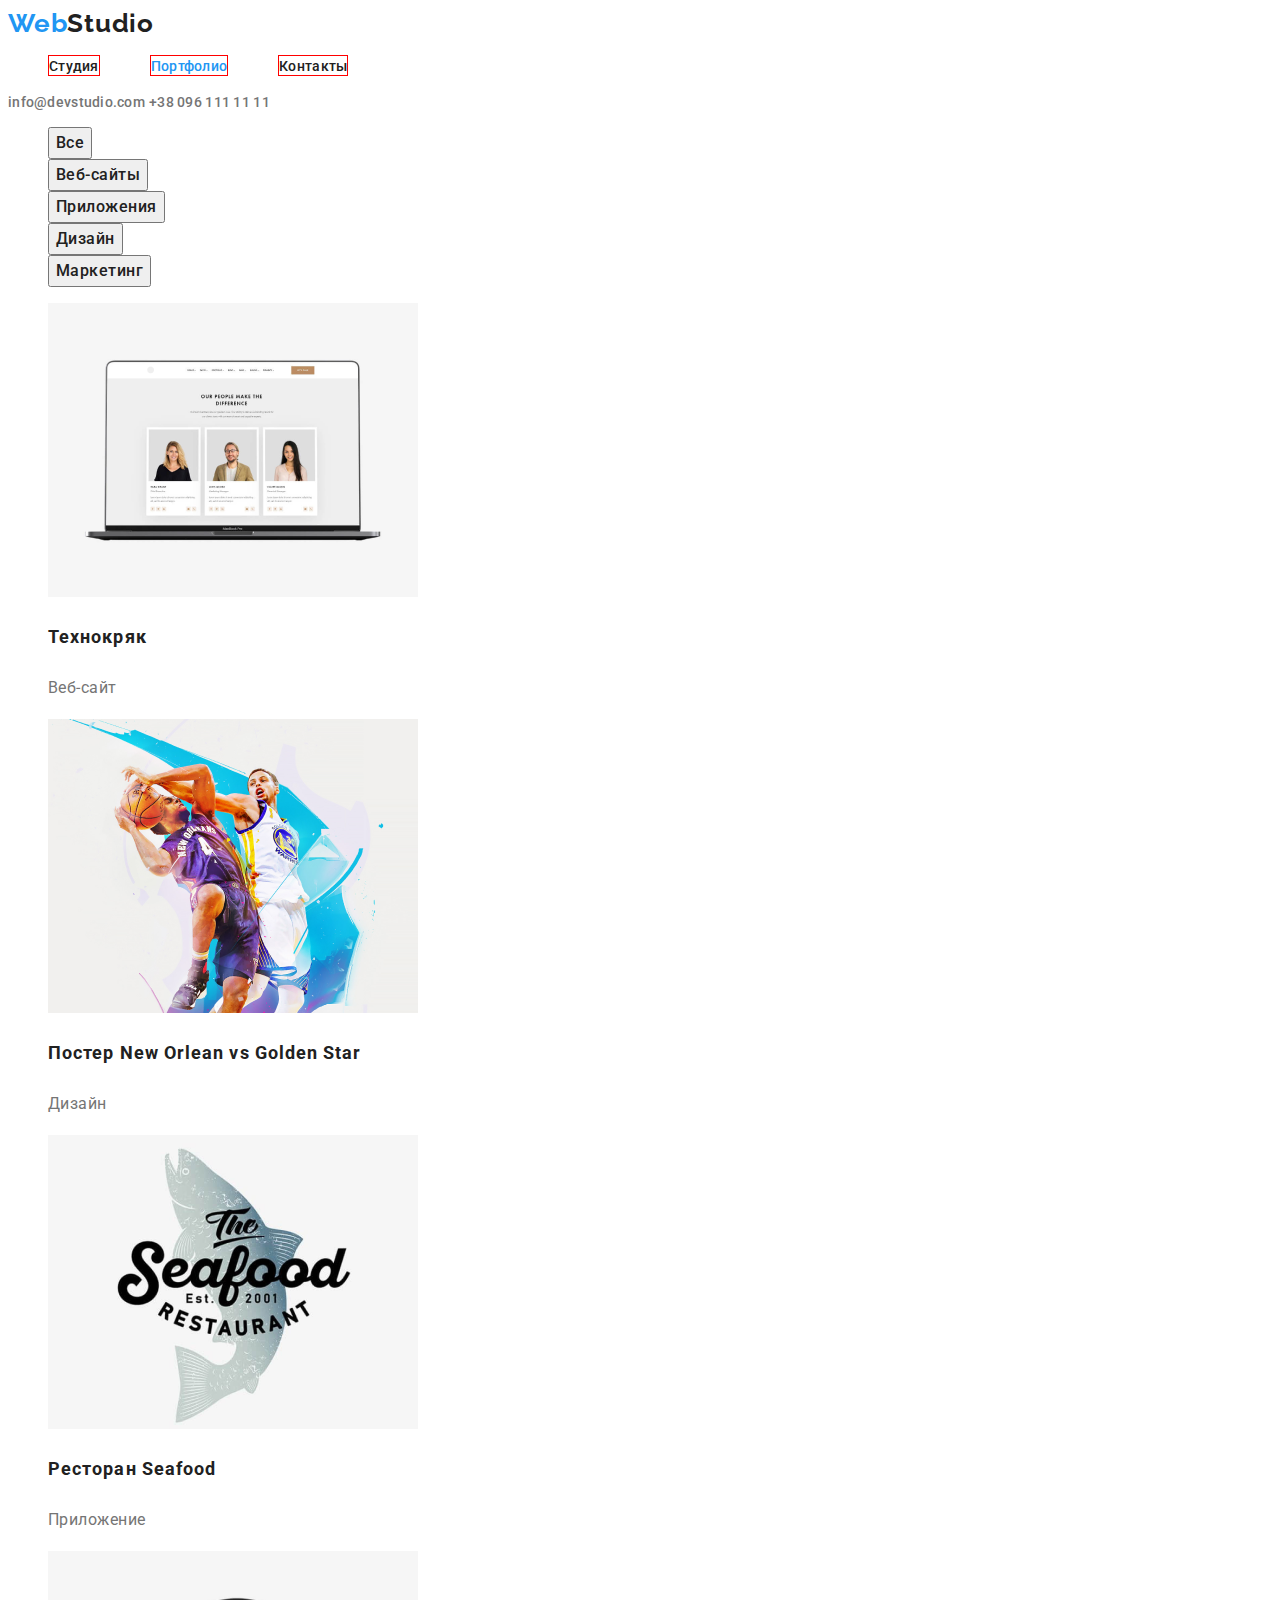
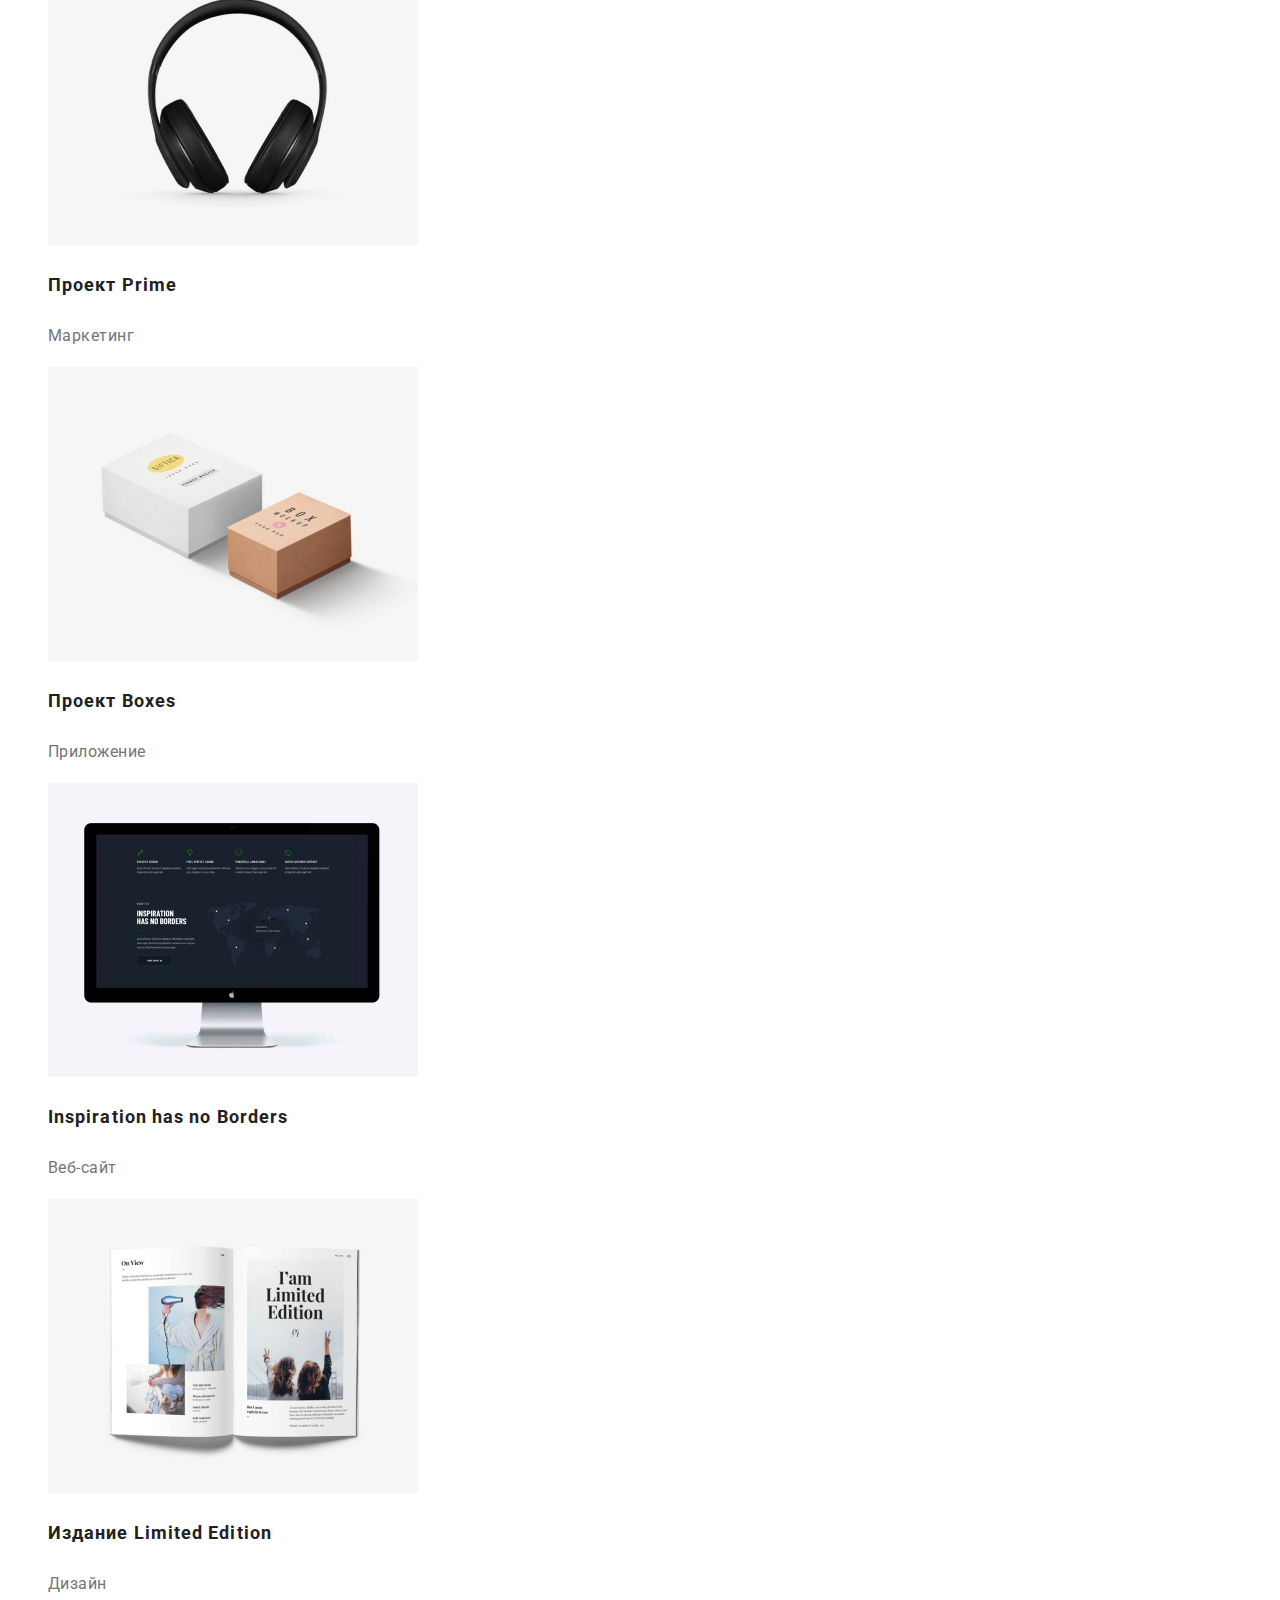
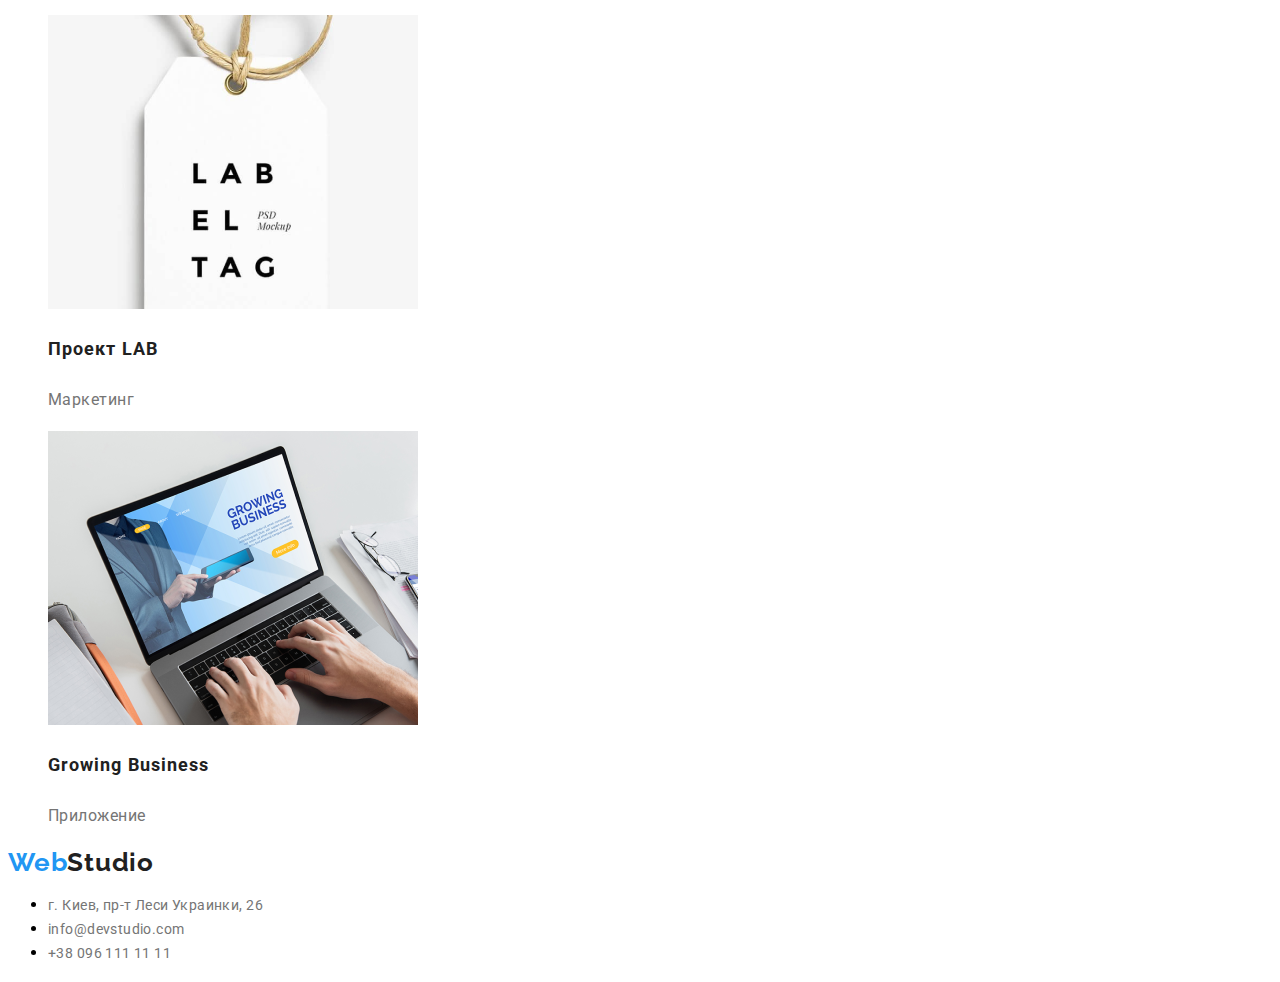
==== portfolio.html @ c698ed9e "д\з №3 начало" ====
<!DOCTYPE html>
<html lang="ru">
<head>
    <meta charset="UTF-8">
    <meta name="viewport" content="width=device-width, initial-scale=1.0">
    <title>Document</title>
    <link rel="preconnect" href="https://fonts.gstatic.com">
    <link href="https://fonts.googleapis.com/css2?family=Raleway:wght@700&family=Roboto:wght@400;500;700;900&display=swap"
        rel="stylesheet">
    <link rel="stylesheet" href="./css/style.css">
</head>
<body>
    
    <header class="header">
        <nav class="navigation">
            <a class="logo" href="#"><span class="logo-item">Web</span>Studio</a>

            <ul class="navigation-list">
                <li class="navigation-list-item">
                    <a class="navigation-list-link" href="index.html">Студия</a>
                </li>
                <li class="navigation-list-item">
                    <a class="navigation-list-link activ" href="portfolio.html">Портфолио</a>
                </li>
                <li class="navigation-list-item">
                    <a class="navigation-list-link" href="#">Кoнтакты</a>
                </li>
            </ul>
        </nav>
        <address class="address">
            <a class="contact-info" href="mailto:info@devstudio.com">info@devstudio.com</a>
            <a class="contact-info" href="tel:+380961111111">+38 096 111 11 11</a>
        </address>
    </header>
    <main>
        <section class="portfolio">
            <ul class="portfolio-list">
                <li class="portfolio-list-item">
                    <button class="portfolio-list-btn" href="#">Все</button>
                </li>
                <li class="portfolio-list-item">
                    <button class="portfolio-list-btn" href="#">Веб-сайты</button>
                </li>
                <li class="portfolio-list-item">
                    <button class="portfolio-list-btn" href="#">Приложения</button>
                </li>
                <li class="portfolio-list-item">
                    <button class="portfolio-list-btn" href="#">Дизайн</button>
                </li>
                <li class="portfolio-list-item">
                    <button class="portfolio-list-btn" href="#">Маркетинг</button>
                </li>
            </ul>
        
            <ul class="example-list">
                <li class="example-item">
                    <a href="#"><img src="images/potfolioimg(1).png" alt="" width="370" height="294"></a>
                    <h3 class="example-title">Технокряк</h3>
                    <p class="example-text">Веб-сайт</p>
                </li>
                <li class="example-item">
                    <a href="#"><img src="images/potfolioimg(2).png" alt="" width="370" height="294"></a>
                    <h3 class="example-title">Постер New Orlean vs Golden Star</h3>
                    <p class="example-text">Дизайн</p>
                </li>
                <li class="example-item">
                    <a href="#"><img src="images/potfolioimg(3).png" alt="" width="370" height="294"></a>
                    <h3 class="example-title">Ресторан Seafood</h3>
                    <p class="example-text">Приложение</p>
                </li>
                <li class="example-item">
                    <a href="#"><img src="images/potfolioimg(4).png" alt="" width="370" height="294"></a>
                    <h3 class="example-title">Проект Prime</h3>
                    <p class="example-text">Маркетинг</p>
                </li>
                <li class="example-item">
                    <a href="#"><img src="images/potfolioimg(5).png" alt="" width="370" height="294"></a>
                    <h3 class="example-title">Проект Boxes</h3>
                    <p class="example-text">Приложение</p>
                </li>
                <li class="example-item">
                    <a href="#"><img src="images/potfolioimg(6).png" alt="" width="370" height="294"></a>
                    <h3 class="example-title">Inspiration has no Borders</h3>
                    <p class="example-text">Веб-сайт</p>
                </li>
                <li class="example-item">
                    <a href="#"><img src="images/potfolioimg(7).png" alt="" width="370" height="294"></a>
                    <h3 class="example-title">Издание Limited Edition</h3>
                    <p class="example-text">Дизайн</p>
                </li>
                <li class="example-item">
                    <a href="#"><img src="images/potfolioimg(8).png" alt="" width="370" height="294"></a>
                    <h3 class="example-title">Проект LAB</h3>
                    <p class="example-text">Маркетинг</p>
                </li>
                <li class="example-item">
                    <a href="#"><img src="images/potfolioimg(9).png" alt="" width="370" height="294"></a>
                    <h3 class="example-title">Growing Business</h3>
                    <p class="example-text">Приложение</p>
                </li>
            </ul>
        </section>
    </main>

    <footer class="footer">
        <a class="logo" href="#"><span class="logo-item">Web</span>Studio</a>
        <ul class="footer-list">
            <li class="footer-list-item">
                <a class="footer-list-link" href="#">г. Киев, пр-т Леси Украинки, 26</a>
            </li>
            <li class="footer-list-item">
                <a class="footer-list-link" href="mailto:info@devstudio.com">info@devstudio.com</a>
            </li>
            <li class="footer-list-item">
                <a class="footer-list-link" href="tel:+380961111111">+38 096 111 11 11</a>
            </li>
        </ul>
    </footer>

</body>
</html>
---- css/style.css ----
:root {
  --accent-color-white: #ffffff;
  --accent-color-black: #212121;
  --accent-color-blue: #2196f3;
  --accent-color-grey: #757575;
}

body {
  font-family: "Roboto", sans-serif;
}

.navigation-list,
.about-list,
.about-title-list,
.command-list,
.portfolio-list,
.example-list {
  list-style-type: none;
}

.address {
  font-style: normal;
}

.navigation-list .activ {
  color: var(--accent-color-blue);
}

.logo {
  font-family: "Raleway", sans-serif;
  font-weight: bold;
  font-size: 26px;
  line-height: 1.192;
  letter-spacing: 0.03em;
  text-decoration: none;
  color: var(--accent-color-black);
}

.logo-item {
  color: var(--accent-color-blue);
}

.navigation-list {
  display: flex;
}

.navigation-list .navigation-list-item {
  border: 1px solid red;
}

.navigation-list .navigation-list-item:not(:last-child) {
  margin-right: 50px;
}

.navigation-list-link {
  font-weight: 500;
  font-size: 14px;
  line-height: 1.142;
  letter-spacing: 0.02em;
  color: var(--accent-color-black);
  text-decoration: none;
}

.navigation-list-link:hover,
.navigation-list-link:focus,
.contact-info:hover,
.contact-info:focus {
  color: var(--accent-color-blue);
}

.contact-info {
  font-weight: 500;
  font-size: 14px;
  line-height: 1.142;
  letter-spacing: 0.02em;
  color: var(--accent-color-grey);
  text-decoration: none;
}

.home-page {
  font-weight: 900;
  font-size: 44px;
  line-height: 1.363;
  text-align: center;
  letter-spacing: 0.06em;
  text-transform: uppercase;
  /* color: var(--accent-color-white); */
}

.button-title {
  font-family: "Roboto", sans-serif;
  font-weight: bold;
  font-size: 16px;
  line-height: 1.875;
  display: flex;
  align-items: center;
  text-align: center;
  letter-spacing: 0.06em;
  color: var(--accent-color-white);
  background: var(--accent-color-blue);
}

.about-list-item-title {
  font-weight: bold;
  font-size: 14px;
  line-height: 1.142;
  letter-spacing: 0.03em;
  text-transform: uppercase;
  color: var(--accent-color-black);
}

.about-list-item-text {
  font-weight: normal;
  font-size: 14px;
  line-height: 1.714;
  letter-spacing: 0.03em;
  color: var(--accent-color-grey);
}

.about-title,
.command-title {
  font-weight: bold;
  font-size: 36px;
  line-height: 1.166;
  text-align: center;
  letter-spacing: 0.03em;
  color: var(--accent-color-black);
}

.command-list-title {
  font-weight: 500;
  font-size: 16px;
  line-height: 1.187;
  text-align: center;
  letter-spacing: 0.03em;
  color: var(--accent-color-black);
}

.command-list-text {
  font-weight: normal;
  font-size: 16px;
  line-height: 1.187;
  text-align: center;
  letter-spacing: 0.03em;
  color: var(--accent-color-grey);
}

.footer-list-link {
  font-weight: normal;
  font-size: 14px;
  line-height: 1.714;
  letter-spacing: 0.03em;
  color: var(--accent-color-grey);
  text-decoration: none;
}

.portfolio-list-btn {
  font-family: "Roboto", sans-serif;
  font-weight: 500;
  font-size: 16px;
  line-height: 1.625;
  text-align: center;
  letter-spacing: 0.03em;
  color: var(--accent-color-black);
  text-decoration: none;
}

.portfolio-list-btn:hover,
.portfolio-list-btn:focus {
  color: var(--accent-color-white);
  background: var(--accent-color-blue);
}

.example-title {
  font-weight: bold;
  font-size: 18px;
  line-height: 2;
  letter-spacing: 0.06em;
  color: var(--accent-color-black);
}

.example-text {
  font-weight: normal;
  font-size: 16px;
  line-height: 1.875;
  letter-spacing: 0.03em;
  color: var(--accent-color-grey);
}
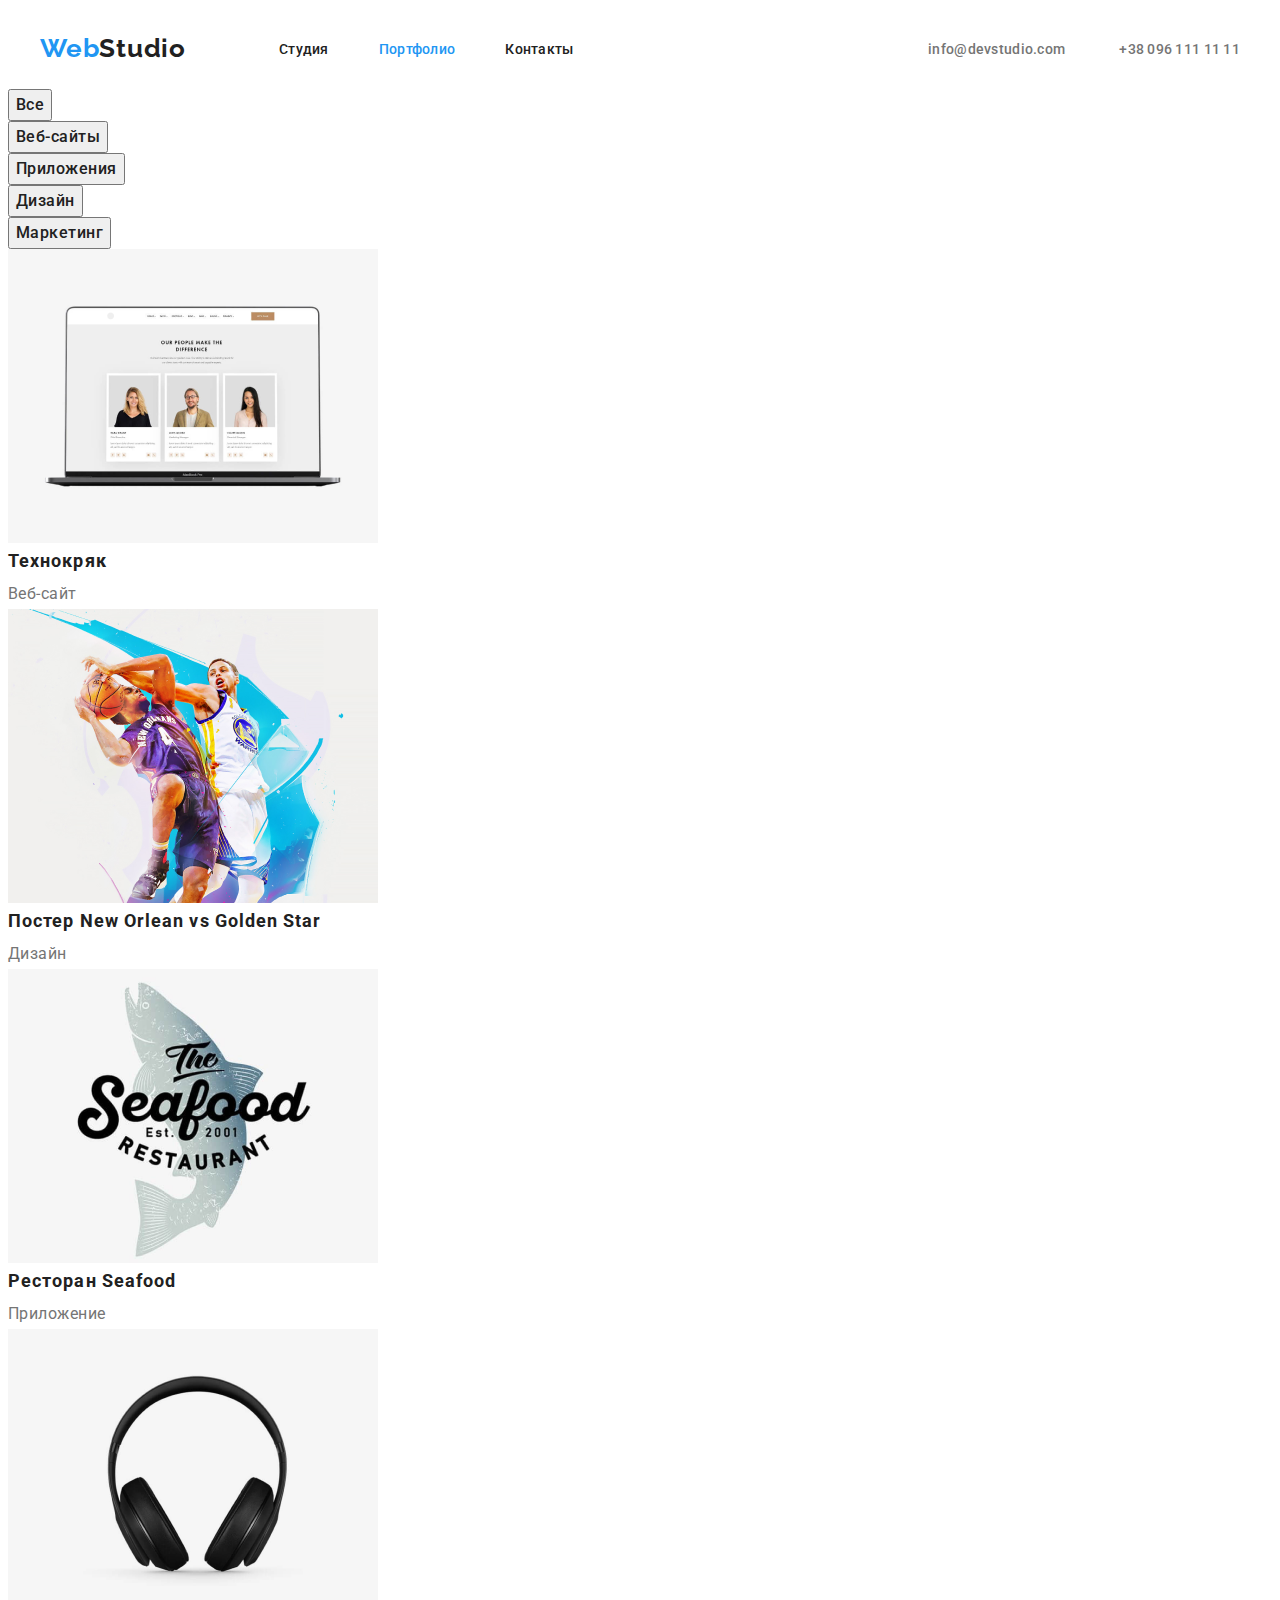
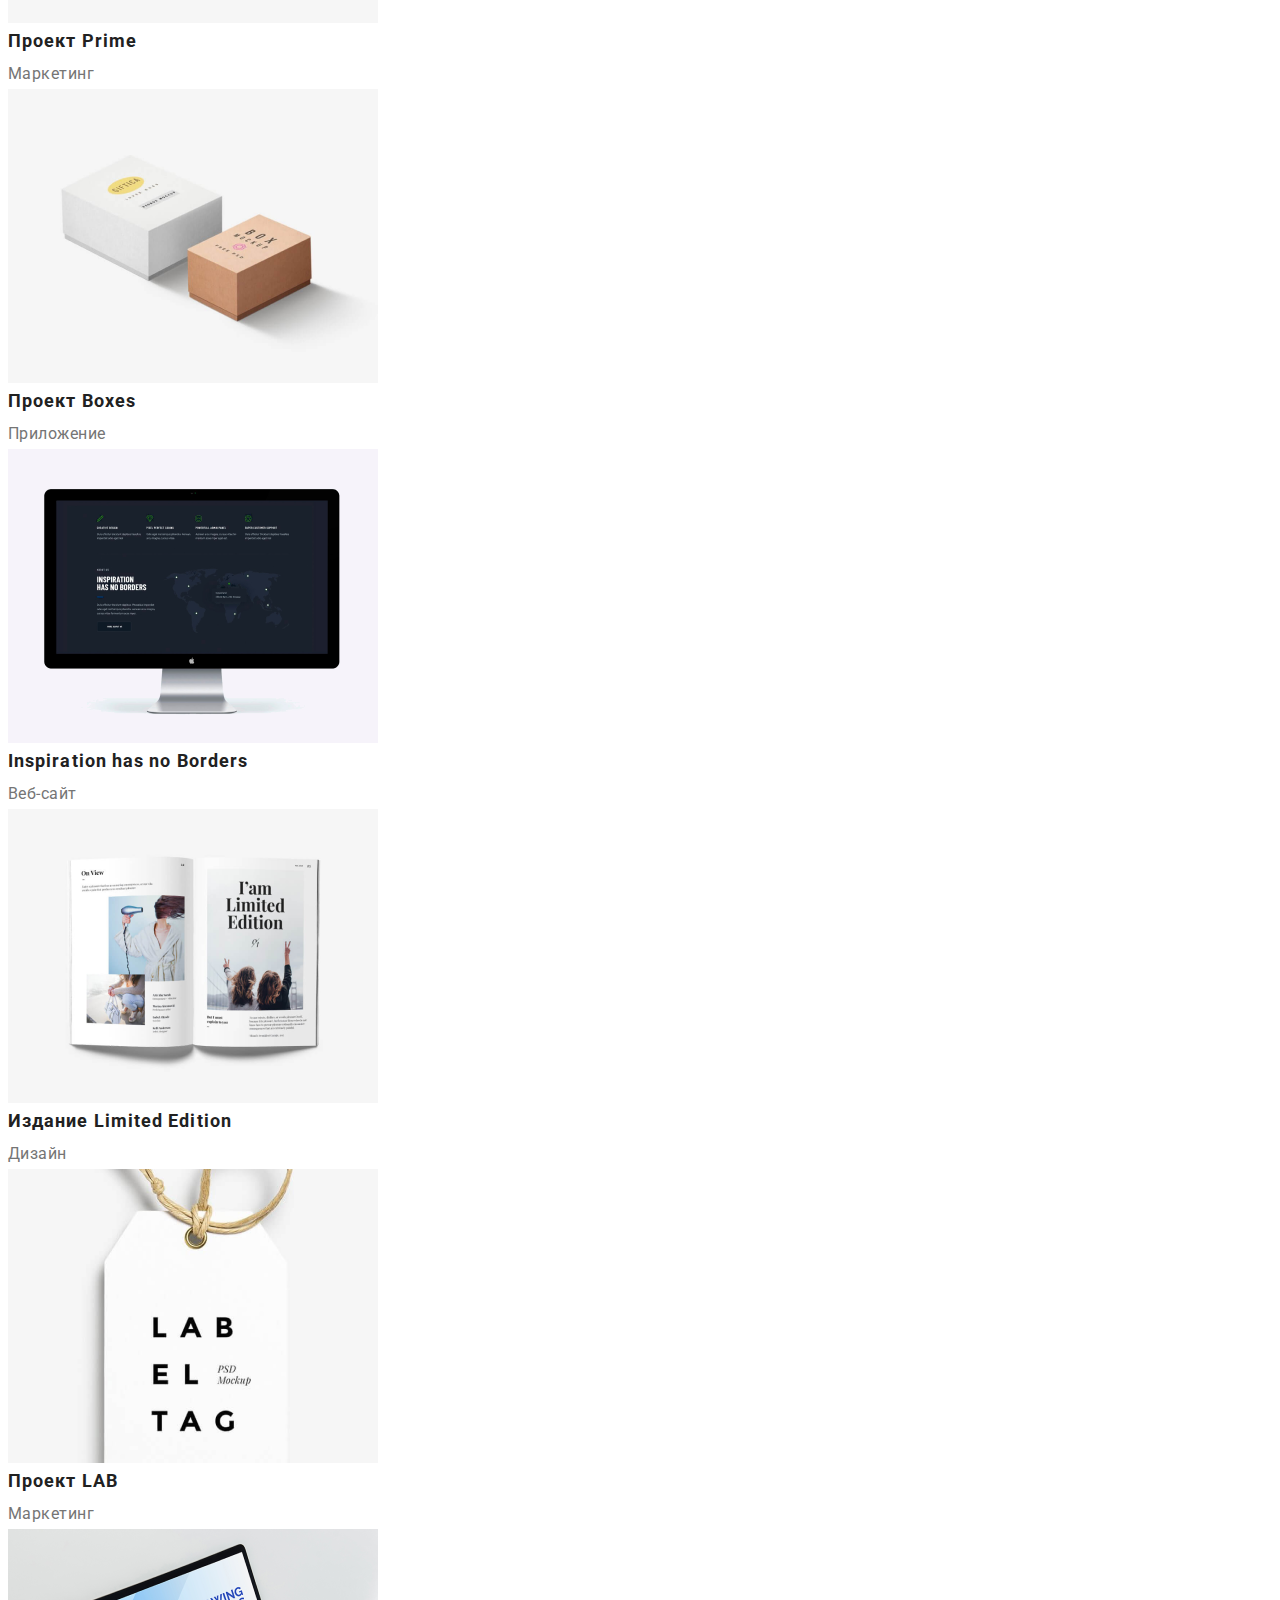
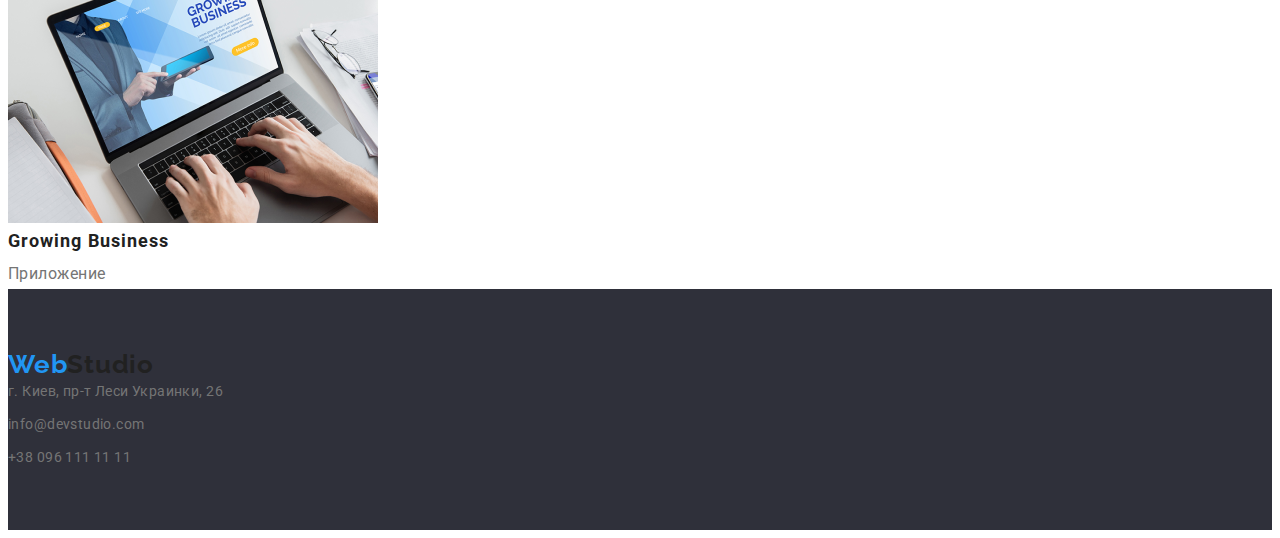
==== commit 056e482a: "Добавление Flexbox" ====
--- a/portfolio.html
+++ b/portfolio.html
@@ -7,34 +7,39 @@
     <link rel="preconnect" href="https://fonts.gstatic.com">
     <link href="https://fonts.googleapis.com/css2?family=Raleway:wght@700&family=Roboto:wght@400;500;700;900&display=swap"
         rel="stylesheet">
+    <link rel="stylesheet" href="https://cdnjs.cloudflare.com/ajax/libs/modern-normalize/1.0.0/modern-normalize.min.css"
+        integrity="sha512-ISS7cAi1PEhQ8jnbJpJZMd29NlhNj4AWYyLOSp2CE/CsHxTCu+r+t0D2yoJudVrd0/8fTVPUVDzY5Tvli75u/g=="
+        crossorigin="anonymous" />
     <link rel="stylesheet" href="./css/style.css">
 </head>
 <body>
-    
     <header class="header">
-        <nav class="navigation">
-            <a class="logo" href="#"><span class="logo-item">Web</span>Studio</a>
+        <div class="container">
+            <nav class="navigation">
+                <a class="logo link" href="./index.html"><span class="logo-item">Web</span>Studio</a>
 
-            <ul class="navigation-list">
-                <li class="navigation-list-item">
-                    <a class="navigation-list-link" href="index.html">Студия</a>
-                </li>
-                <li class="navigation-list-item">
-                    <a class="navigation-list-link activ" href="portfolio.html">Портфолио</a>
-                </li>
-                <li class="navigation-list-item">
-                    <a class="navigation-list-link" href="#">Кoнтакты</a>
-                </li>
-            </ul>
-        </nav>
-        <address class="address">
-            <a class="contact-info" href="mailto:info@devstudio.com">info@devstudio.com</a>
-            <a class="contact-info" href="tel:+380961111111">+38 096 111 11 11</a>
-        </address>
+                <ul class="navigation-list list">
+                    <li class="navigation-list-item ">
+                        <a class="navigation-list-link link" href="index.html">Студия</a>
+                    </li>
+                    <li class="navigation-list-item">
+                        <a class="navigation-list-link activ link" href="portfolio.html">Портфолио</a>
+                    </li>
+                    <li class="navigation-list-item">
+                        <a class="navigation-list-link link" href="#">Кoнтакты</a>
+                    </li>
+                </ul>
+            </nav>
+            <address class="address">
+                <a class="contact-info link" href="mailto:info@devstudio.com">info@devstudio.com</a>
+                <a class="contact-info link" href="tel:+380961111111">+38 096 111 11 11</a>
+            </address>
+        </div>
     </header>
+
     <main>
         <section class="portfolio">
-            <ul class="portfolio-list">
+            <ul class="portfolio-list list">
                 <li class="portfolio-list-item">
                     <button class="portfolio-list-btn" href="#">Все</button>
                 </li>
@@ -52,49 +57,49 @@
                 </li>
             </ul>
         
-            <ul class="example-list">
+            <ul class="example-list list">
                 <li class="example-item">
-                    <a href="#"><img src="images/potfolioimg(1).png" alt="" width="370" height="294"></a>
+                    <a class="link" href="#"><img src="images/potfolioimg(1).png" alt="" width="370" height="294"></a>
                     <h3 class="example-title">Технокряк</h3>
                     <p class="example-text">Веб-сайт</p>
                 </li>
                 <li class="example-item">
-                    <a href="#"><img src="images/potfolioimg(2).png" alt="" width="370" height="294"></a>
+                    <a class="link" href="#"><img src="images/potfolioimg(2).png" alt="" width="370" height="294"></a>
                     <h3 class="example-title">Постер New Orlean vs Golden Star</h3>
                     <p class="example-text">Дизайн</p>
                 </li>
                 <li class="example-item">
-                    <a href="#"><img src="images/potfolioimg(3).png" alt="" width="370" height="294"></a>
+                    <a class="link" href="#"><img src="images/potfolioimg(3).png" alt="" width="370" height="294"></a>
                     <h3 class="example-title">Ресторан Seafood</h3>
                     <p class="example-text">Приложение</p>
                 </li>
                 <li class="example-item">
-                    <a href="#"><img src="images/potfolioimg(4).png" alt="" width="370" height="294"></a>
+                    <a class="link" href="#"><img src="images/potfolioimg(4).png" alt="" width="370" height="294"></a>
                     <h3 class="example-title">Проект Prime</h3>
                     <p class="example-text">Маркетинг</p>
                 </li>
                 <li class="example-item">
-                    <a href="#"><img src="images/potfolioimg(5).png" alt="" width="370" height="294"></a>
+                    <a class="link" href="#"><img src="images/potfolioimg(5).png" alt="" width="370" height="294"></a>
                     <h3 class="example-title">Проект Boxes</h3>
                     <p class="example-text">Приложение</p>
                 </li>
                 <li class="example-item">
-                    <a href="#"><img src="images/potfolioimg(6).png" alt="" width="370" height="294"></a>
+                    <a class="link" href="#"><img src="images/potfolioimg(6).png" alt="" width="370" height="294"></a>
                     <h3 class="example-title">Inspiration has no Borders</h3>
                     <p class="example-text">Веб-сайт</p>
                 </li>
                 <li class="example-item">
-                    <a href="#"><img src="images/potfolioimg(7).png" alt="" width="370" height="294"></a>
+                    <a class="link" href="#"><img src="images/potfolioimg(7).png" alt="" width="370" height="294"></a>
                     <h3 class="example-title">Издание Limited Edition</h3>
                     <p class="example-text">Дизайн</p>
                 </li>
                 <li class="example-item">
-                    <a href="#"><img src="images/potfolioimg(8).png" alt="" width="370" height="294"></a>
+                    <a class="link" href="#"><img src="images/potfolioimg(8).png" alt="" width="370" height="294"></a>
                     <h3 class="example-title">Проект LAB</h3>
                     <p class="example-text">Маркетинг</p>
                 </li>
                 <li class="example-item">
-                    <a href="#"><img src="images/potfolioimg(9).png" alt="" width="370" height="294"></a>
+                    <a class="link" href="#"><img src="images/potfolioimg(9).png" alt="" width="370" height="294"></a>
                     <h3 class="example-title">Growing Business</h3>
                     <p class="example-text">Приложение</p>
                 </li>
@@ -103,16 +108,16 @@
     </main>
 
     <footer class="footer">
-        <a class="logo" href="#"><span class="logo-item">Web</span>Studio</a>
-        <ul class="footer-list">
+        <a class="logo link" href="./index.html"><span class="logo-item">Web</span>Studio</a>
+        <ul class="footer-list list">
             <li class="footer-list-item">
-                <a class="footer-list-link" href="#">г. Киев, пр-т Леси Украинки, 26</a>
+                <a class="footer-list-link link" href="#">г. Киев, пр-т Леси Украинки, 26</a>
             </li>
             <li class="footer-list-item">
-                <a class="footer-list-link" href="mailto:info@devstudio.com">info@devstudio.com</a>
+                <a class="footer-list-link link" href="mailto:info@devstudio.com">info@devstudio.com</a>
             </li>
             <li class="footer-list-item">
-                <a class="footer-list-link" href="tel:+380961111111">+38 096 111 11 11</a>
+                <a class="footer-list-link link" href="tel:+380961111111">+38 096 111 11 11</a>
             </li>
         </ul>
     </footer>
--- a/css/style.css
+++ b/css/style.css
@@ -1,4 +1,7 @@
 :root {
+  --main-font: "Roboto", sans-serif;
+  --secondary-font: "Raleway", sans-serif;
+
   --accent-color-white: #ffffff;
   --accent-color-black: #212121;
   --accent-color-blue: #2196f3;
@@ -6,59 +9,108 @@
 }
 
 body {
-  font-family: "Roboto", sans-serif;
-}
-
-.navigation-list,
-.about-list,
-.about-title-list,
-.command-list,
-.portfolio-list,
-.example-list {
-  list-style-type: none;
+  font-family: var(--main-font);
 }
 
 .address {
   font-style: normal;
 }
 
+.list {
+  list-style: none;
+}
+
+.link {
+  text-decoration: none;
+}
+
+h1,
+h2,
+h3,
+h4,
+h5,
+h6 {
+  margin: 0;
+}
+
+ul,
+ol {
+  margin: 0;
+  padding: 0;
+}
+
+p {
+  margin: 0;
+}
+
+img {
+  display: block;
+}
+
+.container {
+  width: 1200px;
+  padding: 0 15px;
+  margin: 0 auto;
+}
+
+/* ============== HEADER  ========================== */
+.header {
+  padding-top: 25px;
+  padding-bottom: 25px;
+}
+.header .container {
+  display: flex;
+  align-items: center;
+}
+
+.navigation {
+  display: flex;
+  align-items: center;
+}
+
+.navigation-list {
+  display: flex;
+}
+
+.header .logo {
+  margin-right: 93px;
+}
+
+.header .address {
+  margin-left: auto;
+}
+
+.contact-info:not(:first-child) {
+  margin-left: 50px;
+}
+
+.logo {
+  font-family: var(--secondary-font);
+  font-weight: bold;
+  font-size: 26px;
+  line-height: 1.192;
+  letter-spacing: 0.03em;
+  color: var(--accent-color-black);
+}
+
+.logo-item {
+  color: var(--accent-color-blue);
+}
+
+.navigation-list-item:not(:last-child) {
+  margin-right: 50px;
+}
+
+.navigation-list-link {
+  font-weight: 500;
+  font-size: 14px;
+  line-height: 1.142;
+  letter-spacing: 0.02em;
+  color: var(--accent-color-black);
+}
+
 .navigation-list .activ {
   color: var(--accent-color-blue);
-}
-
-.logo {
-  font-family: "Raleway", sans-serif;
-  font-weight: bold;
-  font-size: 26px;
-  line-height: 1.192;
-  letter-spacing: 0.03em;
-  text-decoration: none;
-  color: var(--accent-color-black);
-}
-
-.logo-item {
-  color: var(--accent-color-blue);
-}
-
-.navigation-list {
-  display: flex;
-}
-
-.navigation-list .navigation-list-item {
-  border: 1px solid red;
-}
-
-.navigation-list .navigation-list-item:not(:last-child) {
-  margin-right: 50px;
-}
-
-.navigation-list-link {
-  font-weight: 500;
-  font-size: 14px;
-  line-height: 1.142;
-  letter-spacing: 0.02em;
-  color: var(--accent-color-black);
-  text-decoration: none;
 }
 
 .navigation-list-link:hover,
@@ -74,7 +126,17 @@
   line-height: 1.142;
   letter-spacing: 0.02em;
   color: var(--accent-color-grey);
-  text-decoration: none;
+}
+
+/* ========== HERO  ============= */
+
+.title-page {
+  background-color: #2f303a;
+  padding-top: 220px;
+  padding-bottom: 280px;
+  display: flex;
+  align-items: center;
+  flex-direction: column;
 }
 
 .home-page {
@@ -84,7 +146,9 @@
   text-align: center;
   letter-spacing: 0.06em;
   text-transform: uppercase;
-  /* color: var(--accent-color-white); */
+  color: var(--accent-color-white);
+  margin-bottom: 30px;
+  width: 700px;
 }
 
 .button-title {
@@ -92,12 +156,36 @@
   font-weight: bold;
   font-size: 16px;
   line-height: 1.875;
-  display: flex;
-  align-items: center;
-  text-align: center;
   letter-spacing: 0.06em;
   color: var(--accent-color-white);
   background: var(--accent-color-blue);
+  min-width: 200px;
+  height: 50px;
+  border-radius: 4px;
+  box-shadow: 0px 4px 4px rgba(0, 0, 0, 0.15);
+  cursor: pointer;
+  padding: 10px 32px;
+}
+
+/* =========== ABOUT =================== */
+.about .container {
+  display: flex;
+  flex-direction: column;
+}
+
+.about-list {
+  display: flex;
+  align-items: center;
+  padding-top: 94px;
+  margin-bottom: 94px;
+}
+
+.about .about-title {
+  margin-bottom: 50px;
+}
+
+.about-list-item:not(:last-child) {
+  margin-right: 30px;
 }
 
 .about-list-item-title {
@@ -107,6 +195,7 @@
   letter-spacing: 0.03em;
   text-transform: uppercase;
   color: var(--accent-color-black);
+  padding-bottom: 10px;
 }
 
 .about-list-item-text {
@@ -115,6 +204,7 @@
   line-height: 1.714;
   letter-spacing: 0.03em;
   color: var(--accent-color-grey);
+  width: 260px;
 }
 
 .about-title,
@@ -127,6 +217,37 @@
   color: var(--accent-color-black);
 }
 
+.about-title-list-item:not(:last-child) {
+  margin-right: 30px;
+}
+
+.about-title-list {
+  display: flex;
+  padding-bottom: 94px;
+}
+
+/* ===================== COMMAND ================== */
+.command {
+  display: flex;
+  align-items: center;
+  flex-direction: column;
+  background: #f5f4fa;
+  padding-top: 94px;
+}
+
+.command-list {
+  display: flex;
+  padding-bottom: 94px;
+}
+
+.command-list-item:not(:last-child) {
+  margin-right: 30px;
+}
+
+.command-title {
+  margin-bottom: 50px;
+}
+
 .command-list-title {
   font-weight: 500;
   font-size: 16px;
@@ -136,6 +257,17 @@
   color: var(--accent-color-black);
 }
 
+.command-list-item {
+  box-shadow: 0px 1px 3px rgba(0, 0, 0, 0.12), 0px 1px 1px rgba(0, 0, 0, 0.14),
+    0px 2px 1px rgba(0, 0, 0, 0.2);
+  border-radius: 0px 0px 4px 4px;
+  background-color: var(--accent-color-white);
+}
+.command-list-title {
+  padding-top: 30px;
+  margin-bottom: 10px;
+}
+
 .command-list-text {
   font-weight: normal;
   font-size: 16px;
@@ -143,6 +275,13 @@
   text-align: center;
   letter-spacing: 0.03em;
   color: var(--accent-color-grey);
+  padding-bottom: 30px;
+}
+/* ====================== FOOTER ============== */
+
+.footer {
+  background-color: #2f303a;
+  padding: 60px 0;
 }
 
 .footer-list-link {
@@ -151,8 +290,17 @@
   line-height: 1.714;
   letter-spacing: 0.03em;
   color: var(--accent-color-grey);
-  text-decoration: none;
-}
+}
+
+.footer-list-item:not(:last-child) {
+  padding-bottom: 9px;
+}
+
+.logo-item-white {
+  color: var(--accent-color-white);
+}
+
+/* =============== PORTFOLIO====================== */
 
 .portfolio-list-btn {
   font-family: "Roboto", sans-serif;
@@ -162,13 +310,12 @@
   text-align: center;
   letter-spacing: 0.03em;
   color: var(--accent-color-black);
-  text-decoration: none;
 }
 
 .portfolio-list-btn:hover,
 .portfolio-list-btn:focus {
   color: var(--accent-color-white);
-  background: var(--accent-color-blue);
+  background-color: var(--accent-color-blue);
 }
 
 .example-title {
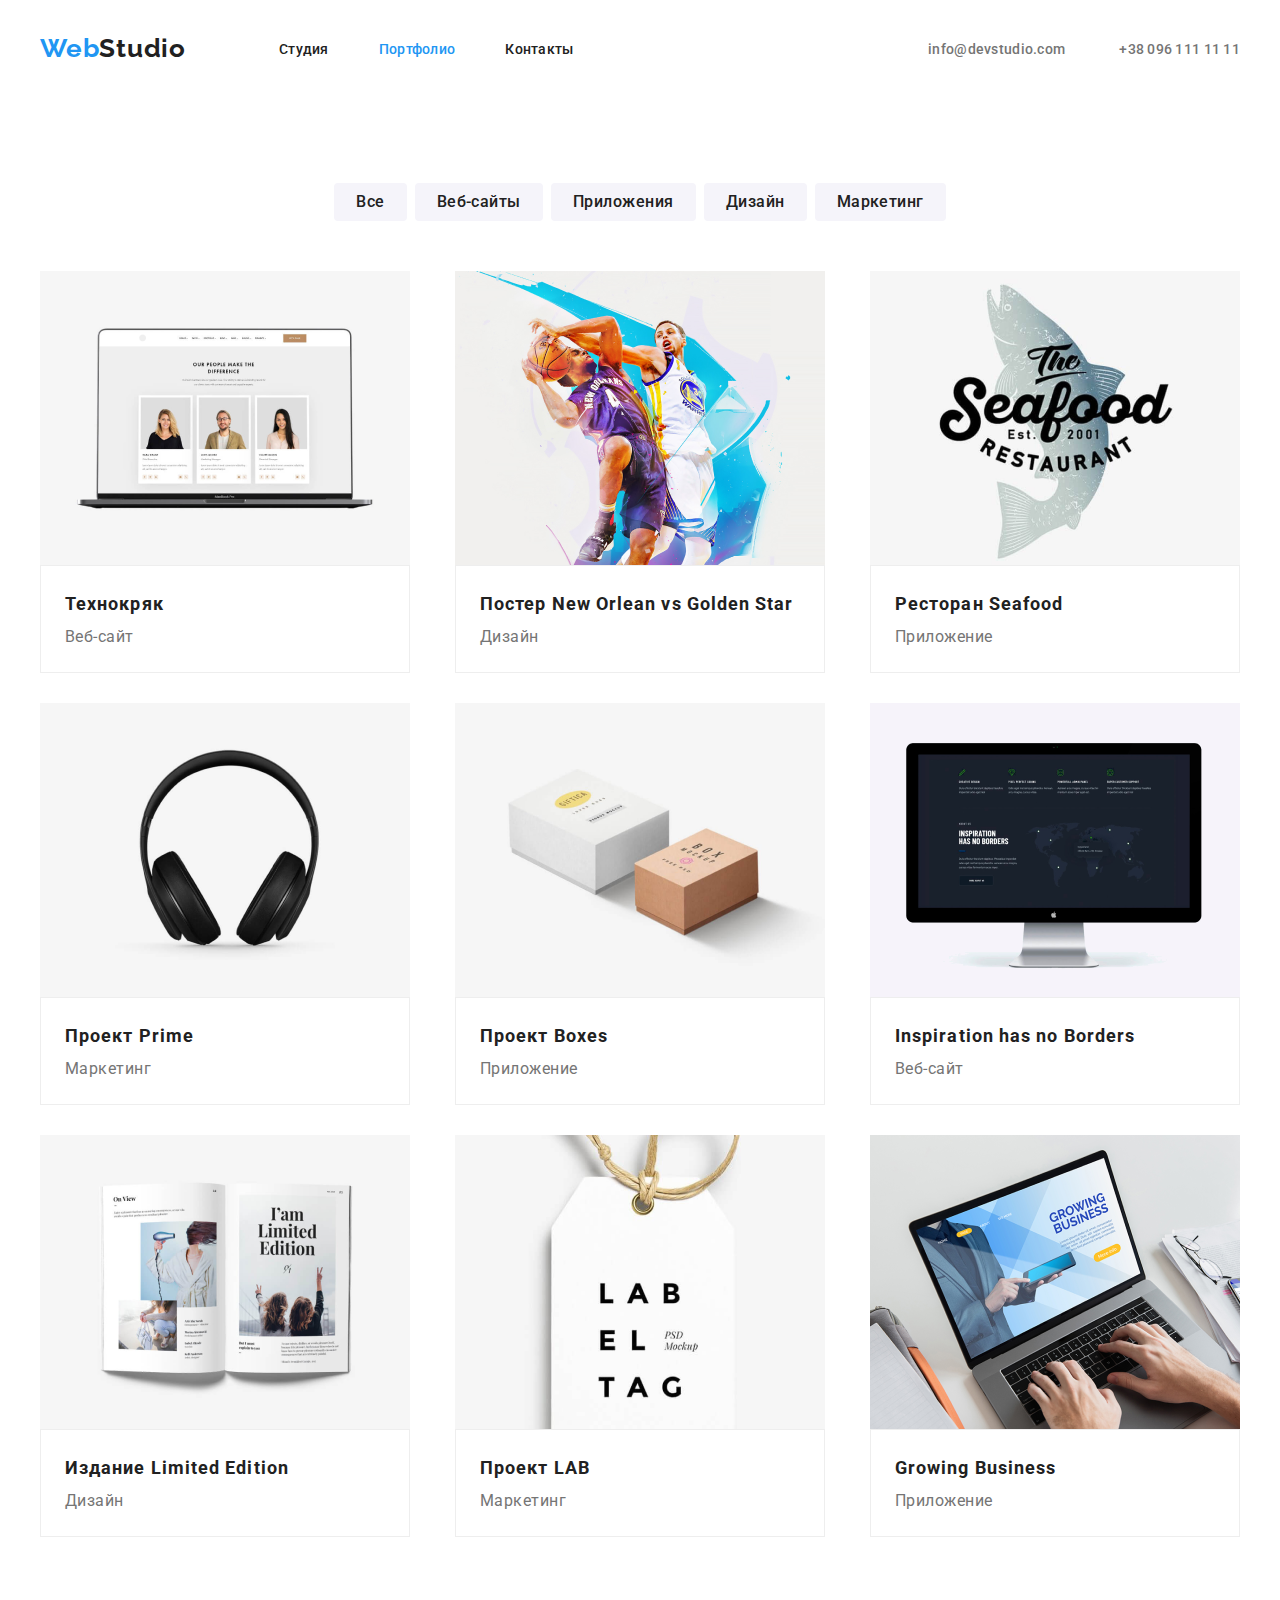
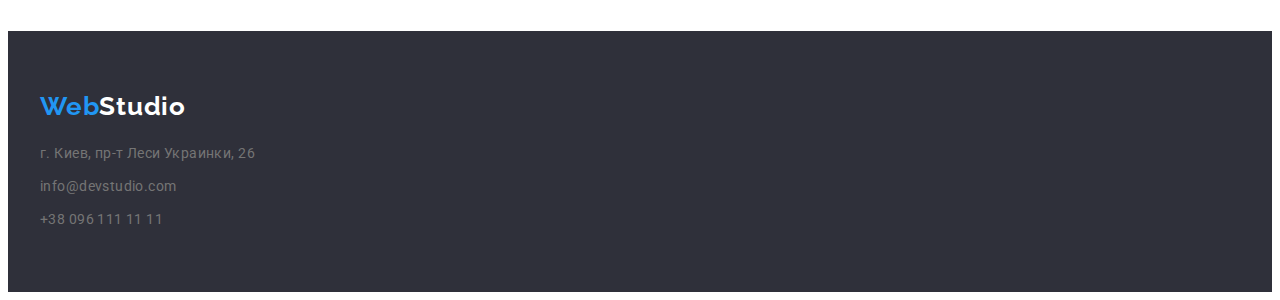
==== commit 78738ea0: "portfolio Flex" ====
--- a/portfolio.html
+++ b/portfolio.html
@@ -38,88 +38,121 @@
     </header>
 
     <main>
-        <section class="portfolio">
-            <ul class="portfolio-list list">
-                <li class="portfolio-list-item">
-                    <button class="portfolio-list-btn" href="#">Все</button>
-                </li>
-                <li class="portfolio-list-item">
-                    <button class="portfolio-list-btn" href="#">Веб-сайты</button>
-                </li>
-                <li class="portfolio-list-item">
-                    <button class="portfolio-list-btn" href="#">Приложения</button>
-                </li>
-                <li class="portfolio-list-item">
-                    <button class="portfolio-list-btn" href="#">Дизайн</button>
-                </li>
-                <li class="portfolio-list-item">
-                    <button class="portfolio-list-btn" href="#">Маркетинг</button>
-                </li>
-            </ul>
-        
-            <ul class="example-list list">
-                <li class="example-item">
-                    <a class="link" href="#"><img src="images/potfolioimg(1).png" alt="" width="370" height="294"></a>
-                    <h3 class="example-title">Технокряк</h3>
-                    <p class="example-text">Веб-сайт</p>
-                </li>
-                <li class="example-item">
-                    <a class="link" href="#"><img src="images/potfolioimg(2).png" alt="" width="370" height="294"></a>
-                    <h3 class="example-title">Постер New Orlean vs Golden Star</h3>
-                    <p class="example-text">Дизайн</p>
-                </li>
-                <li class="example-item">
-                    <a class="link" href="#"><img src="images/potfolioimg(3).png" alt="" width="370" height="294"></a>
-                    <h3 class="example-title">Ресторан Seafood</h3>
-                    <p class="example-text">Приложение</p>
-                </li>
-                <li class="example-item">
-                    <a class="link" href="#"><img src="images/potfolioimg(4).png" alt="" width="370" height="294"></a>
-                    <h3 class="example-title">Проект Prime</h3>
-                    <p class="example-text">Маркетинг</p>
-                </li>
-                <li class="example-item">
-                    <a class="link" href="#"><img src="images/potfolioimg(5).png" alt="" width="370" height="294"></a>
-                    <h3 class="example-title">Проект Boxes</h3>
-                    <p class="example-text">Приложение</p>
-                </li>
-                <li class="example-item">
-                    <a class="link" href="#"><img src="images/potfolioimg(6).png" alt="" width="370" height="294"></a>
-                    <h3 class="example-title">Inspiration has no Borders</h3>
-                    <p class="example-text">Веб-сайт</p>
-                </li>
-                <li class="example-item">
-                    <a class="link" href="#"><img src="images/potfolioimg(7).png" alt="" width="370" height="294"></a>
-                    <h3 class="example-title">Издание Limited Edition</h3>
-                    <p class="example-text">Дизайн</p>
-                </li>
-                <li class="example-item">
-                    <a class="link" href="#"><img src="images/potfolioimg(8).png" alt="" width="370" height="294"></a>
-                    <h3 class="example-title">Проект LAB</h3>
-                    <p class="example-text">Маркетинг</p>
-                </li>
-                <li class="example-item">
-                    <a class="link" href="#"><img src="images/potfolioimg(9).png" alt="" width="370" height="294"></a>
-                    <h3 class="example-title">Growing Business</h3>
-                    <p class="example-text">Приложение</p>
-                </li>
-            </ul>
+        <section class="portfolio container">
+            <div class="section">
+                <ul class="portfolio-list list">
+                    <li class="portfolio-list-item">
+                        <button class="portfolio-list-btn" href="#">Все</button>
+                    </li>
+                    <li class="portfolio-list-item">
+                        <button class="portfolio-list-btn" href="#">Веб-сайты</button>
+                    </li>
+                    <li class="portfolio-list-item">
+                        <button class="portfolio-list-btn" href="#">Приложения</button>
+                    </li>
+                    <li class="portfolio-list-item">
+                        <button class="portfolio-list-btn" href="#">Дизайн</button>
+                    </li>
+                    <li class="portfolio-list-item">
+                        <button class="portfolio-list-btn" href="#">Маркетинг</button>
+                    </li>
+                </ul>
+                
+                <ul class="example-list list">
+                    <li class="example-item">
+                        <a class="link" href="#"><img src="images/potfolioimg(1).png" alt="" width="370" height="294"></a>
+                        <div class="example-list-wrapper wrapper">
+                            <h3 class="example-title">Технокряк</h3>
+                            <p class="example-text">Веб-сайт</p>
+                        </div>
+                    </li>
+                
+                    <li class="example-item">
+                        <a class="link" href="#"><img src="images/potfolioimg(2).png" alt="" width="370" height="294"></a>
+                        <div class="example-list-wrapper wrapper">
+                            <h3 class="example-title">Постер New Orlean vs Golden Star</h3>
+                            <p class="example-text">Дизайн</p>
+                        </div>
+                    </li>
+                
+                
+                    <li class="example-item">
+                        <a class="link" href="#"><img src="images/potfolioimg(3).png" alt="" width="370" height="294"></a>
+                        <div class="example-list-wrapper wrapper">
+                            <h3 class="example-title">Ресторан Seafood</h3>
+                            <p class="example-text">Приложение</p>
+                        </div>
+                    </li>
+                
+                    <li class="example-item">
+                        <a class="link" href="#"><img src="images/potfolioimg(4).png" alt="" width="370" height="294"></a>
+                        <div class="example-list-wrapper wrapper">
+                            <h3 class="example-title">Проект Prime</h3>
+                            <p class="example-text">Маркетинг</p>
+                        </div>
+                    </li>
+                
+                    <li class="example-item">
+                        <a class="link" href="#"><img src="images/potfolioimg(5).png" alt="" width="370" height="294"></a>
+                        <div class="example-list-wrapper wrapper">
+                            <h3 class="example-title">Проект Boxes</h3>
+                            <p class="example-text">Приложение</p>
+                        </div>
+                    </li>
+                
+                    <li class="example-item">
+                        <a class="link" href="#"><img src="images/potfolioimg(6).png" alt="" width="370" height="294"></a>
+                        <div class="example-list-wrapper wrapper">
+                            <h3 class="example-title">Inspiration has no Borders</h3>
+                            <p class="example-text">Веб-сайт</p>
+                        </div>
+                    </li>
+                
+                    <li class="example-item">
+                        <a class="link" href="#"><img src="images/potfolioimg(7).png" alt="" width="370" height="294"></a>
+                        <div class="example-list-wrapper">
+                            <h3 class="example-title">Издание Limited Edition</h3>
+                            <p class="example-text">Дизайн</p>
+                        </div>
+                    </li>
+                
+                    <li class="example-item">
+                        <a class="link" href="#"><img src="images/potfolioimg(8).png" alt="" width="370" height="294"></a>
+                        <div class="example-list-wrapper">
+                            <h3 class="example-title">Проект LAB</h3>
+                            <p class="example-text">Маркетинг</p>
+                        </div>
+                    </li>
+                
+                    <li class="example-item">
+                        <a class="link" href="#"><img src="images/potfolioimg(9).png" alt="" width="370" height="294"></a>
+                        <div class="example-list-wrapper">
+                            <h3 class="example-title">Growing Business</h3>
+                            <p class="example-text">Приложение</p>
+                        </div>
+                    </li>
+            </div>
+            
         </section>
     </main>
 
     <footer class="footer">
-        <a class="logo link" href="./index.html"><span class="logo-item">Web</span>Studio</a>
-        <ul class="footer-list list">
-            <li class="footer-list-item">
-                <a class="footer-list-link link" href="#">г. Киев, пр-т Леси Украинки, 26</a>
-            </li>
-            <li class="footer-list-item">
-                <a class="footer-list-link link" href="mailto:info@devstudio.com">info@devstudio.com</a>
-            </li>
-            <li class="footer-list-item">
-                <a class="footer-list-link link" href="tel:+380961111111">+38 096 111 11 11</a>
-            </li>
-        </ul>
+        <div class="container">
+            <a class="logo link" href="./index.html"><span class="logo-item">Web</span><span
+                    class="logo-item-white">Studio</span></a>
+                    
+            <ul class="footer-list list">
+                <li class="footer-list-item">
+                    <a class="footer-list-link link" href="#">г. Киев, пр-т Леси Украинки, 26</a>
+                </li>
+                <li class="footer-list-item">
+                    <a class="footer-list-link link" href="mailto:info@devstudio.com">info@devstudio.com</a>
+                </li>
+                <li class="footer-list-item">
+                    <a class="footer-list-link link" href="tel:+380961111111">+38 096 111 11 11</a>
+                </li>
+            </ul>
+        </div>
     </footer>
 
 </body>
--- a/css/style.css
+++ b/css/style.css
@@ -51,6 +51,10 @@
   width: 1200px;
   padding: 0 15px;
   margin: 0 auto;
+}
+
+.section {
+  padding: 94px 0;
 }
 
 /* ============== HEADER  ========================== */
@@ -176,7 +180,6 @@
 .about-list {
   display: flex;
   align-items: center;
-  padding-top: 94px;
   margin-bottom: 94px;
 }
 
@@ -223,7 +226,6 @@
 
 .about-title-list {
   display: flex;
-  padding-bottom: 94px;
 }
 
 /* ===================== COMMAND ================== */
@@ -232,12 +234,10 @@
   align-items: center;
   flex-direction: column;
   background: #f5f4fa;
-  padding-top: 94px;
 }
 
 .command-list {
   display: flex;
-  padding-bottom: 94px;
 }
 
 .command-list-item:not(:last-child) {
@@ -292,6 +292,10 @@
   color: var(--accent-color-grey);
 }
 
+.footer-list {
+  margin-top: 20px;
+}
+
 .footer-list-item:not(:last-child) {
   padding-bottom: 9px;
 }
@@ -310,6 +314,24 @@
   text-align: center;
   letter-spacing: 0.03em;
   color: var(--accent-color-black);
+  border-radius: 4px;
+  background-color: #f5f4fa;
+  border: 0;
+  cursor: pointer;
+  padding: 6px 22px;
+}
+
+.portfolio-list {
+  display: flex;
+  justify-content: center;
+}
+
+.portfolio-list-item:not(:last-child) {
+  margin-right: 8px;
+}
+
+.portfolio-list-item {
+  padding-bottom: 50px;
 }
 
 .portfolio-list-btn:hover,
@@ -318,6 +340,12 @@
   background-color: var(--accent-color-blue);
 }
 
+.example-list {
+  display: flex;
+  flex-wrap: wrap;
+  justify-content: space-between;
+}
+
 .example-title {
   font-weight: bold;
   font-size: 18px;
@@ -333,3 +361,12 @@
   letter-spacing: 0.03em;
   color: var(--accent-color-grey);
 }
+
+.example-list-wrapper {
+  padding: 20px 24px;
+  border: 1px solid #eeeeee;
+}
+
+.wrapper {
+  margin-bottom: 30px;
+}
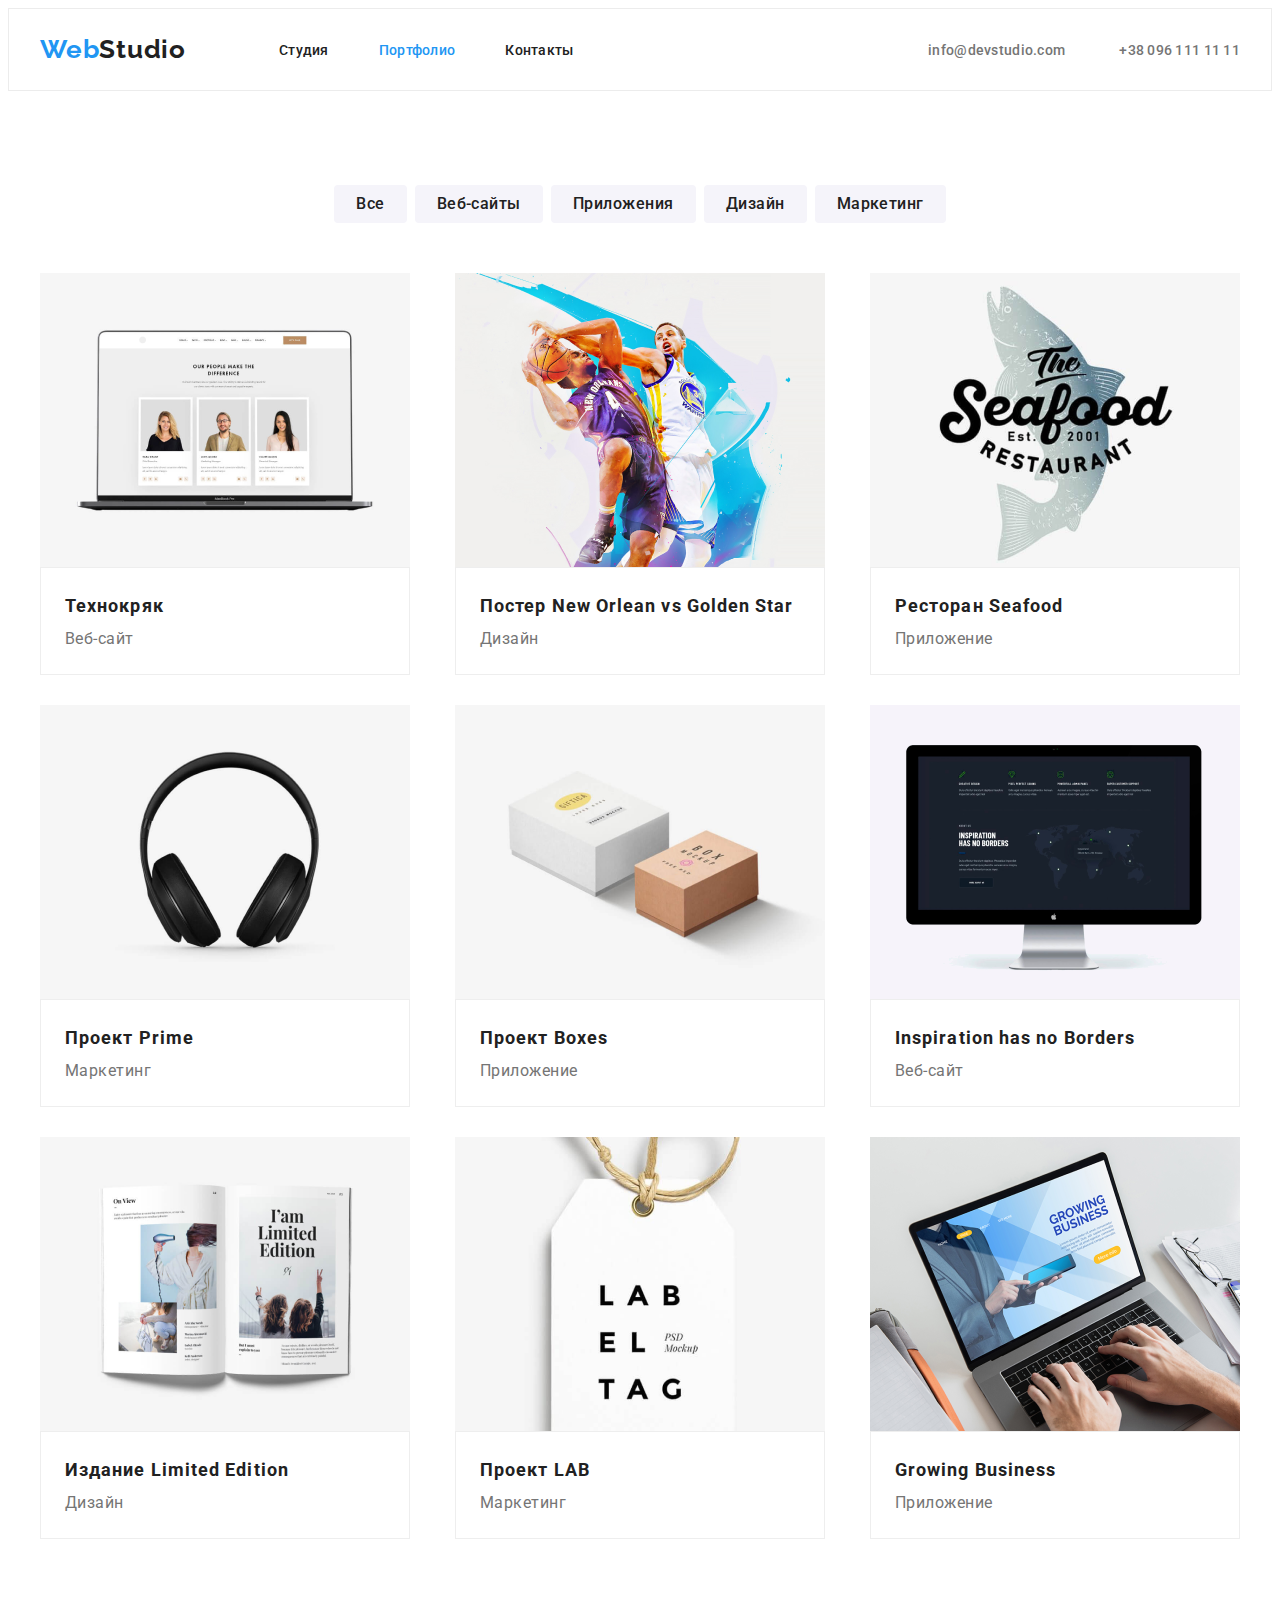
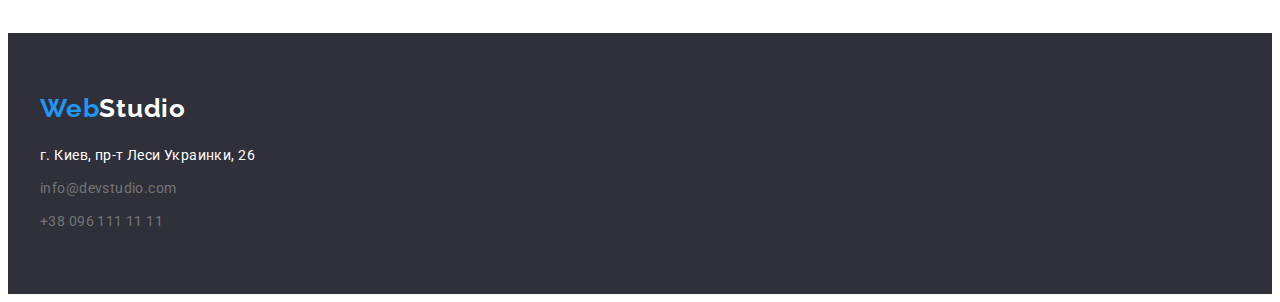
==== commit 7a3cfe26: "ошибки" ====
--- a/portfolio.html
+++ b/portfolio.html
@@ -1,17 +1,20 @@
 <!DOCTYPE html>
 <html lang="ru">
+
 <head>
     <meta charset="UTF-8">
     <meta name="viewport" content="width=device-width, initial-scale=1.0">
     <title>Document</title>
     <link rel="preconnect" href="https://fonts.gstatic.com">
-    <link href="https://fonts.googleapis.com/css2?family=Raleway:wght@700&family=Roboto:wght@400;500;700;900&display=swap"
+    <link
+        href="https://fonts.googleapis.com/css2?family=Raleway:wght@700&family=Roboto:wght@400;500;700;900&display=swap"
         rel="stylesheet">
     <link rel="stylesheet" href="https://cdnjs.cloudflare.com/ajax/libs/modern-normalize/1.0.0/modern-normalize.min.css"
         integrity="sha512-ISS7cAi1PEhQ8jnbJpJZMd29NlhNj4AWYyLOSp2CE/CsHxTCu+r+t0D2yoJudVrd0/8fTVPUVDzY5Tvli75u/g=="
         crossorigin="anonymous" />
     <link rel="stylesheet" href="./css/style.css">
 </head>
+
 <body>
     <header class="header">
         <div class="container">
@@ -38,112 +41,123 @@
     </header>
 
     <main>
-        <section class="portfolio container">
-            <div class="section">
-                <ul class="portfolio-list list">
-                    <li class="portfolio-list-item">
-                        <button class="portfolio-list-btn" href="#">Все</button>
-                    </li>
-                    <li class="portfolio-list-item">
-                        <button class="portfolio-list-btn" href="#">Веб-сайты</button>
-                    </li>
-                    <li class="portfolio-list-item">
-                        <button class="portfolio-list-btn" href="#">Приложения</button>
-                    </li>
-                    <li class="portfolio-list-item">
-                        <button class="portfolio-list-btn" href="#">Дизайн</button>
-                    </li>
-                    <li class="portfolio-list-item">
-                        <button class="portfolio-list-btn" href="#">Маркетинг</button>
-                    </li>
-                </ul>
-                
-                <ul class="example-list list">
-                    <li class="example-item">
-                        <a class="link" href="#"><img src="images/potfolioimg(1).png" alt="" width="370" height="294"></a>
-                        <div class="example-list-wrapper wrapper">
-                            <h3 class="example-title">Технокряк</h3>
-                            <p class="example-text">Веб-сайт</p>
-                        </div>
-                    </li>
-                
-                    <li class="example-item">
-                        <a class="link" href="#"><img src="images/potfolioimg(2).png" alt="" width="370" height="294"></a>
-                        <div class="example-list-wrapper wrapper">
-                            <h3 class="example-title">Постер New Orlean vs Golden Star</h3>
-                            <p class="example-text">Дизайн</p>
-                        </div>
-                    </li>
-                
-                
-                    <li class="example-item">
-                        <a class="link" href="#"><img src="images/potfolioimg(3).png" alt="" width="370" height="294"></a>
-                        <div class="example-list-wrapper wrapper">
-                            <h3 class="example-title">Ресторан Seafood</h3>
-                            <p class="example-text">Приложение</p>
-                        </div>
-                    </li>
-                
-                    <li class="example-item">
-                        <a class="link" href="#"><img src="images/potfolioimg(4).png" alt="" width="370" height="294"></a>
-                        <div class="example-list-wrapper wrapper">
-                            <h3 class="example-title">Проект Prime</h3>
-                            <p class="example-text">Маркетинг</p>
-                        </div>
-                    </li>
-                
-                    <li class="example-item">
-                        <a class="link" href="#"><img src="images/potfolioimg(5).png" alt="" width="370" height="294"></a>
-                        <div class="example-list-wrapper wrapper">
-                            <h3 class="example-title">Проект Boxes</h3>
-                            <p class="example-text">Приложение</p>
-                        </div>
-                    </li>
-                
-                    <li class="example-item">
-                        <a class="link" href="#"><img src="images/potfolioimg(6).png" alt="" width="370" height="294"></a>
-                        <div class="example-list-wrapper wrapper">
-                            <h3 class="example-title">Inspiration has no Borders</h3>
-                            <p class="example-text">Веб-сайт</p>
-                        </div>
-                    </li>
-                
-                    <li class="example-item">
-                        <a class="link" href="#"><img src="images/potfolioimg(7).png" alt="" width="370" height="294"></a>
-                        <div class="example-list-wrapper">
-                            <h3 class="example-title">Издание Limited Edition</h3>
-                            <p class="example-text">Дизайн</p>
-                        </div>
-                    </li>
-                
-                    <li class="example-item">
-                        <a class="link" href="#"><img src="images/potfolioimg(8).png" alt="" width="370" height="294"></a>
-                        <div class="example-list-wrapper">
-                            <h3 class="example-title">Проект LAB</h3>
-                            <p class="example-text">Маркетинг</p>
-                        </div>
-                    </li>
-                
-                    <li class="example-item">
-                        <a class="link" href="#"><img src="images/potfolioimg(9).png" alt="" width="370" height="294"></a>
-                        <div class="example-list-wrapper">
-                            <h3 class="example-title">Growing Business</h3>
-                            <p class="example-text">Приложение</p>
-                        </div>
-                    </li>
+        <section class="portfolio">
+            <div class="container">
+                <div class="section">
+                    <ul class="portfolio-list list">
+                        <li class="portfolio-list-item">
+                            <button class="portfolio-list-btn" href="#">Все</button>
+                        </li>
+                        <li class="portfolio-list-item">
+                            <button class="portfolio-list-btn" href="#">Веб-сайты</button>
+                        </li>
+                        <li class="portfolio-list-item">
+                            <button class="portfolio-list-btn" href="#">Приложения</button>
+                        </li>
+                        <li class="portfolio-list-item">
+                            <button class="portfolio-list-btn" href="#">Дизайн</button>
+                        </li>
+                        <li class="portfolio-list-item">
+                            <button class="portfolio-list-btn" href="#">Маркетинг</button>
+                        </li>
+                    </ul>
+
+                    <ul class="example-list list">
+                        <li class="example-item wrapper">
+                            <a class="link" href="#"><img src="images/potfolioimg(1).png" alt="" width="370"
+                                    height="294"></a>
+                            <div class="example-list-wrapper">
+                                <h3 class="example-title">Технокряк</h3>
+                                <p class="example-text">Веб-сайт</p>
+                            </div>
+                        </li>
+
+                        <li class="example-item  wrapper">
+                            <a class="link" href="#"><img src="images/potfolioimg(2).png" alt="" width="370"
+                                    height="294"></a>
+                            <div class="example-list-wrapper">
+                                <h3 class="example-title">Постер New Orlean vs Golden Star</h3>
+                                <p class="example-text">Дизайн</p>
+                            </div>
+                        </li>
+
+                        <li class="example-item wrapper">
+                            <a class="link" href="#"><img src="images/potfolioimg(3).png" alt="" width="370"
+                                    height="294"></a>
+                            <div class="example-list-wrapper">
+                                <h3 class="example-title">Ресторан Seafood</h3>
+                                <p class="example-text">Приложение</p>
+                            </div>
+                        </li>
+
+                        <li class="example-item  wrapper">
+                            <a class="link" href="#"><img src="images/potfolioimg(4).png" alt="" width="370"
+                                    height="294"></a>
+                            <div class="example-list-wrapper">
+                                <h3 class="example-title">Проект Prime</h3>
+                                <p class="example-text">Маркетинг</p>
+                            </div>
+                        </li>
+
+                        <li class="example-item wrapper">
+                            <a class="link" href="#"><img src="images/potfolioimg(5).png" alt="" width="370"
+                                    height="294"></a>
+                            <div class="example-list-wrapper ">
+                                <h3 class="example-title">Проект Boxes</h3>
+                                <p class="example-text">Приложение</p>
+                            </div>
+                        </li>
+
+                        <li class="example-item wrapper">
+                            <a class="link" href="#"><img src="images/potfolioimg(6).png" alt="" width="370"
+                                    height="294"></a>
+                            <div class="example-list-wrapper">
+                                <h3 class="example-title">Inspiration has no Borders</h3>
+                                <p class="example-text">Веб-сайт</p>
+                            </div>
+                        </li>
+
+                        <li class="example-item">
+                            <a class="link" href="#"><img src="images/potfolioimg(7).png" alt="" width="370"
+                                    height="294"></a>
+                            <div class="example-list-wrapper">
+                                <h3 class="example-title">Издание Limited Edition</h3>
+                                <p class="example-text">Дизайн</p>
+                            </div>
+                        </li>
+
+                        <li class="example-item">
+                            <a class="link" href="#"><img src="images/potfolioimg(8).png" alt="" width="370"
+                                    height="294"></a>
+                            <div class="example-list-wrapper">
+                                <h3 class="example-title">Проект LAB</h3>
+                                <p class="example-text">Маркетинг</p>
+                            </div>
+                        </li>
+
+                        <li class="example-item">
+                            <a class="link" href="#"><img src="images/potfolioimg(9).png" alt="" width="370"
+                                    height="294"></a>
+                            <div class="example-list-wrapper">
+                                <h3 class="example-title">Growing Business</h3>
+                                <p class="example-text">Приложение</p>
+                            </div>
+                        </li>
+                    </ul>
+                </div>
             </div>
-            
         </section>
     </main>
 
     <footer class="footer">
         <div class="container">
-            <a class="logo link" href="./index.html"><span class="logo-item">Web</span><span
+            <div class="footer-section">
+                <a class="logo link" href="./index.html"><span class="logo-item">Web</span><span
                     class="logo-item-white">Studio</span></a>
-                    
+
             <ul class="footer-list list">
                 <li class="footer-list-item">
-                    <a class="footer-list-link link" href="#">г. Киев, пр-т Леси Украинки, 26</a>
+                    <a class="footer-list-link link" href="#"><span class="footer-address">г. Киев, пр-т Леси Украинки, 26</span></a>
                 </li>
                 <li class="footer-list-item">
                     <a class="footer-list-link link" href="mailto:info@devstudio.com">info@devstudio.com</a>
@@ -152,8 +166,10 @@
                     <a class="footer-list-link link" href="tel:+380961111111">+38 096 111 11 11</a>
                 </li>
             </ul>
+            </div>
         </div>
     </footer>
 
 </body>
+
 </html>--- a/css/style.css
+++ b/css/style.css
@@ -61,6 +61,7 @@
 .header {
   padding-top: 25px;
   padding-bottom: 25px;
+  border: 1px solid #ececec;
 }
 .header .container {
   display: flex;
@@ -136,11 +137,13 @@
 
 .title-page {
   background-color: #2f303a;
-  padding-top: 220px;
-  padding-bottom: 280px;
-  display: flex;
-  align-items: center;
-  flex-direction: column;
+  padding: 200px 0 200px 0;
+}
+
+.title{
+  display: flex;
+    flex-direction: column;
+    align-items: center;
 }
 
 .home-page {
@@ -172,6 +175,11 @@
 }
 
 /* =========== ABOUT =================== */
+
+.about{
+  padding-top: 94px;
+}
+
 .about .container {
   display: flex;
   flex-direction: column;
@@ -180,11 +188,6 @@
 .about-list {
   display: flex;
   align-items: center;
-  margin-bottom: 94px;
-}
-
-.about .about-title {
-  margin-bottom: 50px;
 }
 
 .about-list-item:not(:last-child) {
@@ -218,6 +221,7 @@
   text-align: center;
   letter-spacing: 0.03em;
   color: var(--accent-color-black);
+  margin-bottom: 50px;
 }
 
 .about-title-list-item:not(:last-child) {
@@ -229,6 +233,7 @@
 }
 
 /* ===================== COMMAND ================== */
+
 .command {
   display: flex;
   align-items: center;
@@ -242,10 +247,6 @@
 
 .command-list-item:not(:last-child) {
   margin-right: 30px;
-}
-
-.command-title {
-  margin-bottom: 50px;
 }
 
 .command-list-title {
@@ -281,7 +282,6 @@
 
 .footer {
   background-color: #2f303a;
-  padding: 60px 0;
 }
 
 .footer-list-link {
@@ -297,10 +297,19 @@
 }
 
 .footer-list-item:not(:last-child) {
-  padding-bottom: 9px;
+  margin-bottom: 9px;
 }
 
 .logo-item-white {
+  color: var(--accent-color-white);
+}
+
+.footer-section{
+  padding-top: 60px;
+  padding-bottom: 60px;
+}
+
+.footer-address{
   color: var(--accent-color-white);
 }
 
